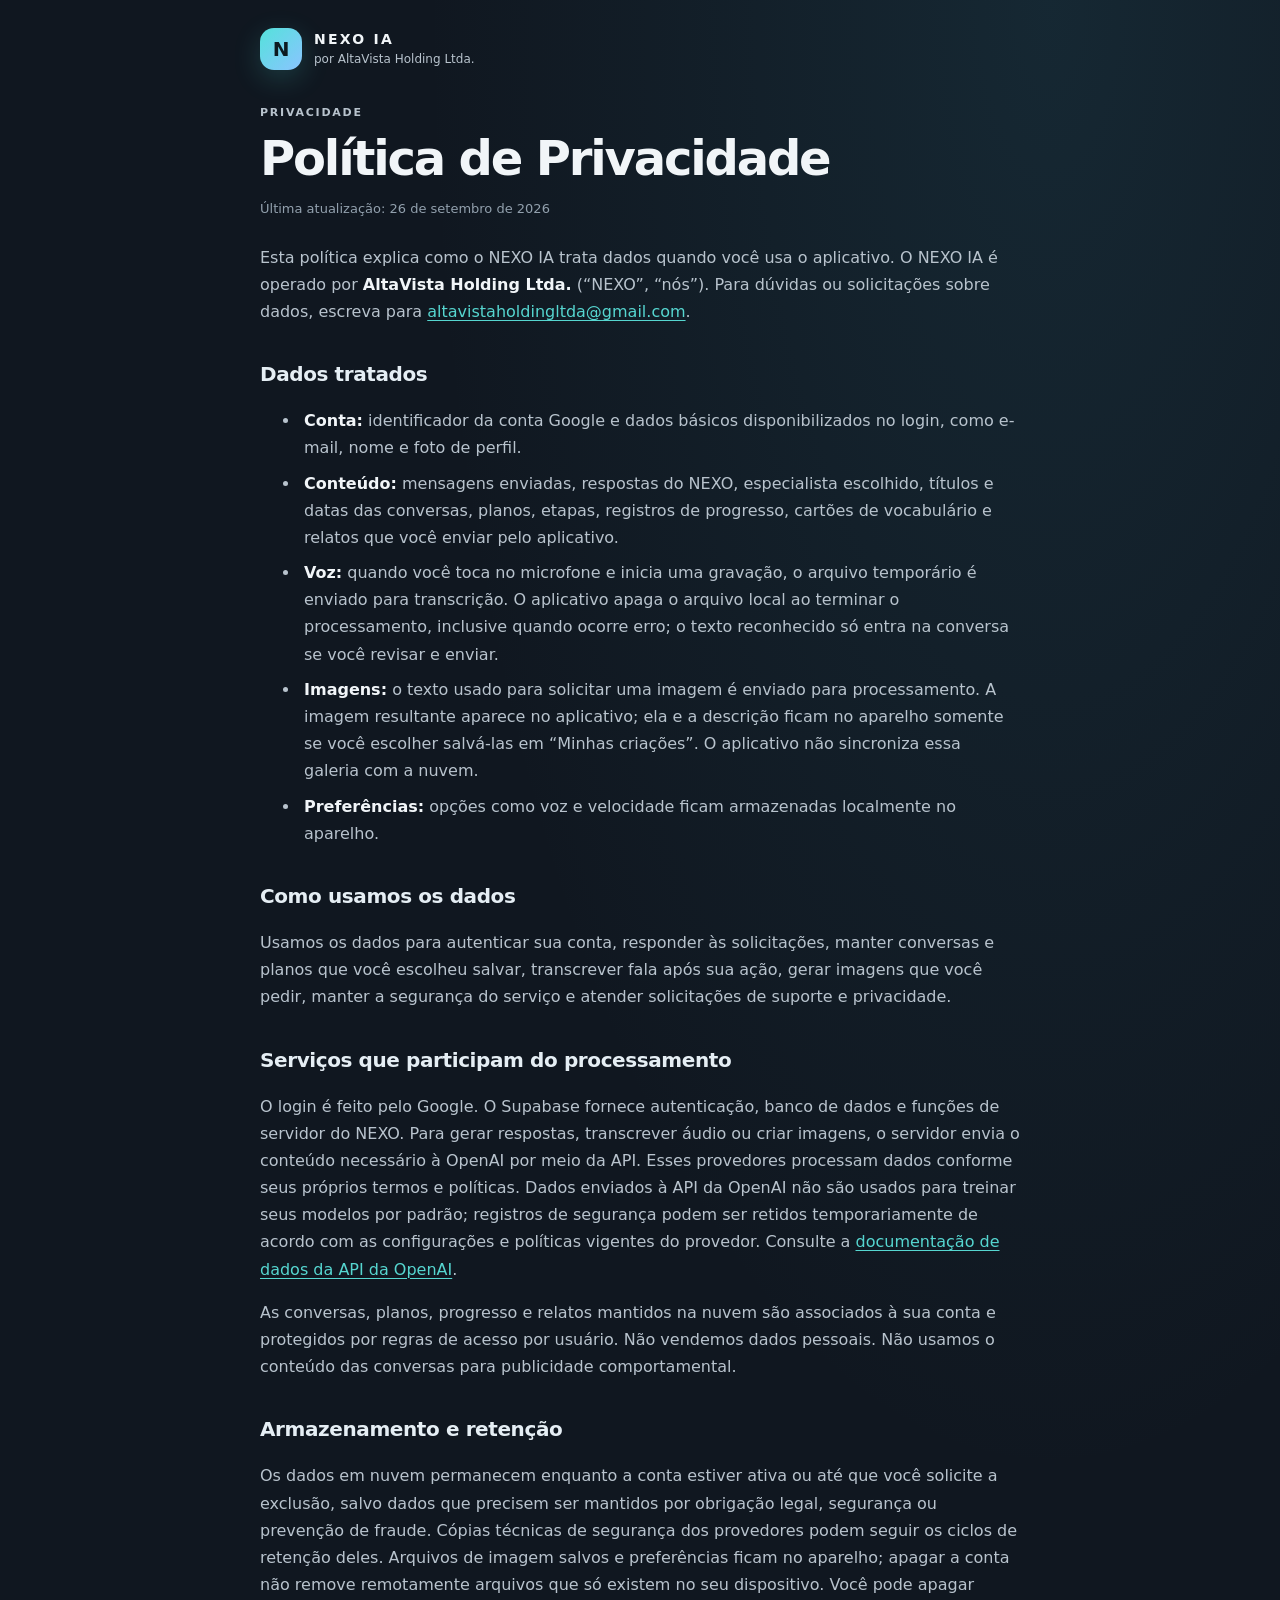
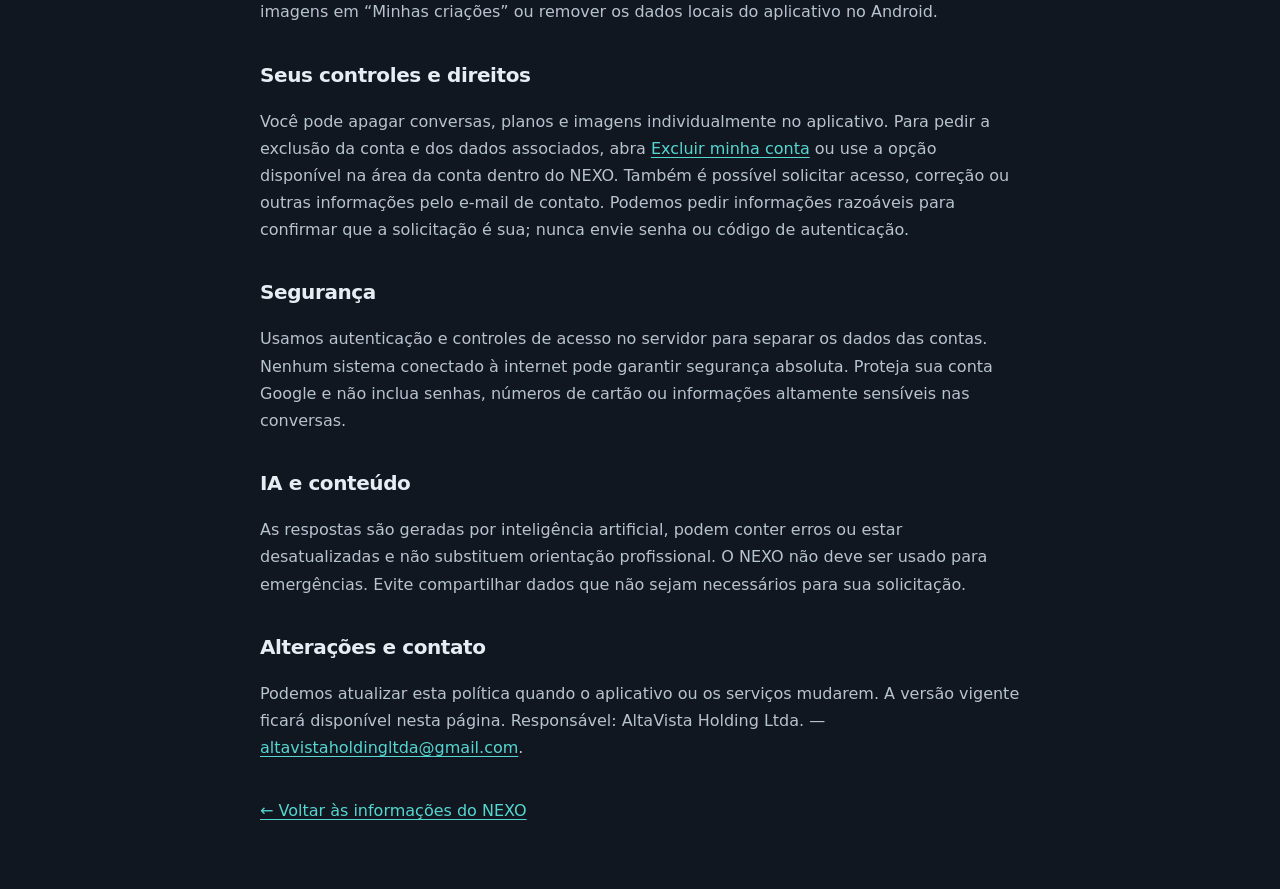
==== privacidade.html @ 7375f644 "Publish NEXO legal pages" ====
<!doctype html>
<html lang="pt-BR">
<head>
  <meta charset="utf-8">
  <meta name="viewport" content="width=device-width, initial-scale=1">
  <meta name="theme-color" content="#111923">
  <title>Política de Privacidade | NEXO IA</title>
  <link rel="stylesheet" href="styles.css">
</head>
<body>
  <main class="shell document">
    <header class="brand"><a class="mark" href="index.html" aria-label="Início do NEXO IA">N</a><div><strong>NEXO IA</strong><small>por AltaVista Holding Ltda.</small></div></header>
    <p class="eyebrow">PRIVACIDADE</p>
    <h1>Política de Privacidade</h1>
    <p class="updated">Última atualização: 26 de setembro de 2026</p>
    <p>Esta política explica como o NEXO IA trata dados quando você usa o aplicativo. O NEXO IA é operado por <strong>AltaVista Holding Ltda.</strong> (“NEXO”, “nós”). Para dúvidas ou solicitações sobre dados, escreva para <a href="mailto:altavistaholdingltda@gmail.com">altavistaholdingltda@gmail.com</a>.</p>

    <h2>Dados tratados</h2>
    <ul>
      <li><strong>Conta:</strong> identificador da conta Google e dados básicos disponibilizados no login, como e-mail, nome e foto de perfil.</li>
      <li><strong>Conteúdo:</strong> mensagens enviadas, respostas do NEXO, especialista escolhido, títulos e datas das conversas, planos, etapas, registros de progresso, cartões de vocabulário e relatos que você enviar pelo aplicativo.</li>
      <li><strong>Voz:</strong> quando você toca no microfone e inicia uma gravação, o arquivo temporário é enviado para transcrição. O aplicativo apaga o arquivo local ao terminar o processamento, inclusive quando ocorre erro; o texto reconhecido só entra na conversa se você revisar e enviar.</li>
      <li><strong>Imagens:</strong> o texto usado para solicitar uma imagem é enviado para processamento. A imagem resultante aparece no aplicativo; ela e a descrição ficam no aparelho somente se você escolher salvá-las em “Minhas criações”. O aplicativo não sincroniza essa galeria com a nuvem.</li>
      <li><strong>Preferências:</strong> opções como voz e velocidade ficam armazenadas localmente no aparelho.</li>
    </ul>

    <h2>Como usamos os dados</h2>
    <p>Usamos os dados para autenticar sua conta, responder às solicitações, manter conversas e planos que você escolheu salvar, transcrever fala após sua ação, gerar imagens que você pedir, manter a segurança do serviço e atender solicitações de suporte e privacidade.</p>

    <h2>Serviços que participam do processamento</h2>
    <p>O login é feito pelo Google. O Supabase fornece autenticação, banco de dados e funções de servidor do NEXO. Para gerar respostas, transcrever áudio ou criar imagens, o servidor envia o conteúdo necessário à OpenAI por meio da API. Esses provedores processam dados conforme seus próprios termos e políticas. Dados enviados à API da OpenAI não são usados para treinar seus modelos por padrão; registros de segurança podem ser retidos temporariamente de acordo com as configurações e políticas vigentes do provedor. Consulte a <a href="https://platform.openai.com/docs/guides/your-data">documentação de dados da API da OpenAI</a>.</p>
    <p>As conversas, planos, progresso e relatos mantidos na nuvem são associados à sua conta e protegidos por regras de acesso por usuário. Não vendemos dados pessoais. Não usamos o conteúdo das conversas para publicidade comportamental.</p>

    <h2>Armazenamento e retenção</h2>
    <p>Os dados em nuvem permanecem enquanto a conta estiver ativa ou até que você solicite a exclusão, salvo dados que precisem ser mantidos por obrigação legal, segurança ou prevenção de fraude. Cópias técnicas de segurança dos provedores podem seguir os ciclos de retenção deles. Arquivos de imagem salvos e preferências ficam no aparelho; apagar a conta não remove remotamente arquivos que só existem no seu dispositivo. Você pode apagar imagens em “Minhas criações” ou remover os dados locais do aplicativo no Android.</p>

    <h2>Seus controles e direitos</h2>
    <p>Você pode apagar conversas, planos e imagens individualmente no aplicativo. Para pedir a exclusão da conta e dos dados associados, abra <a href="exclusao-conta.html">Excluir minha conta</a> ou use a opção disponível na área da conta dentro do NEXO. Também é possível solicitar acesso, correção ou outras informações pelo e-mail de contato. Podemos pedir informações razoáveis para confirmar que a solicitação é sua; nunca envie senha ou código de autenticação.</p>

    <h2>Segurança</h2>
    <p>Usamos autenticação e controles de acesso no servidor para separar os dados das contas. Nenhum sistema conectado à internet pode garantir segurança absoluta. Proteja sua conta Google e não inclua senhas, números de cartão ou informações altamente sensíveis nas conversas.</p>

    <h2>IA e conteúdo</h2>
    <p>As respostas são geradas por inteligência artificial, podem conter erros ou estar desatualizadas e não substituem orientação profissional. O NEXO não deve ser usado para emergências. Evite compartilhar dados que não sejam necessários para sua solicitação.</p>

    <h2>Alterações e contato</h2>
    <p>Podemos atualizar esta política quando o aplicativo ou os serviços mudarem. A versão vigente ficará disponível nesta página. Responsável: AltaVista Holding Ltda. — <a href="mailto:altavistaholdingltda@gmail.com">altavistaholdingltda@gmail.com</a>.</p>
    <p class="back"><a href="index.html">← Voltar às informações do NEXO</a></p>
  </main>
</body>
</html>
---- styles.css ----
:root {
  color-scheme: dark;
  --bg: #101720;
  --surface: #182330;
  --line: rgba(255, 255, 255, .09);
  --text: #f1f5f8;
  --muted: #b8c3cd;
  --cyan: #56d6d0;
  --blue: #75b9ff;
  --violet: #c7a3ff;
  --coral: #ff9b91;
}
* { box-sizing: border-box; }
html { background: var(--bg); scroll-behavior: smooth; }
body {
  margin: 0;
  background: radial-gradient(ellipse at 82% 0%, rgba(51, 128, 150, .16), transparent 42%), var(--bg);
  color: var(--text);
  font: 16px/1.7 system-ui, -apple-system, BlinkMacSystemFont, "Segoe UI", sans-serif;
}
a { color: var(--cyan); text-decoration-thickness: .08em; text-underline-offset: .18em; }
a:hover { color: #a3ffed; }
.shell { width: min(100% - 32px, 820px); margin: 0 auto; padding: 28px 0 48px; }
.brand { display: flex; align-items: center; gap: 12px; margin-bottom: 48px; }
.brand > div { display: grid; line-height: 1.25; }
.brand strong { letter-spacing: .16em; font-size: 14px; }
.brand small { color: var(--muted); margin-top: 4px; font-size: 12px; }
.mark { width: 42px; height: 42px; border-radius: 14px; display: grid; place-items: center; color: #0d1a20; background: linear-gradient(135deg, #54e2db, #8ac4ff); font-weight: 900; text-decoration: none; font-size: 20px; box-shadow: 0 8px 28px rgba(73, 213, 207, .2); }
.hero { padding: 8px 0 28px; }
.eyebrow { margin: 0 0 10px; color: var(--cyan); font-size: 11px; font-weight: 800; letter-spacing: .16em; }
h1 { margin: 0; max-width: 740px; font-size: clamp(32px, 7vw, 52px); line-height: 1.08; letter-spacing: -.045em; }
.hero > p:last-child { max-width: 620px; color: var(--muted); font-size: 17px; margin-top: 18px; }
.cards { display: grid; gap: 12px; margin-top: 22px; }
.card { display: grid; grid-template-columns: 46px 1fr auto; align-items: center; gap: 15px; padding: 17px; min-height: 92px; color: var(--text); text-decoration: none; background: linear-gradient(120deg, rgba(28, 43, 57, .95), rgba(23, 34, 47, .92)); border: 1px solid var(--line); border-radius: 20px; transition: transform .18s ease, border-color .18s ease, background .18s ease; }
.card:hover { color: var(--text); transform: translateY(-2px); border-color: rgba(86, 214, 208, .46); background: #1d2b39; }
.card > span:nth-child(2) { display: grid; gap: 3px; }
.card strong { font-size: 16px; }
.card small { color: var(--muted); font-size: 13px; line-height: 1.45; }
.icon { width: 44px; height: 44px; border-radius: 15px; display: grid; place-items: center; color: var(--cyan); background: rgba(86, 214, 208, .12); font-size: 23px; font-weight: 800; }
.icon.violet { color: var(--violet); background: rgba(199, 163, 255, .13); }
.icon.coral { color: var(--coral); background: rgba(255, 155, 145, .12); }
.arrow { color: var(--muted); font-size: 18px; }
footer { margin-top: 36px; color: #8e9ba8; font-size: 13px; }
.document { max-width: 760px; }
.document .brand { margin-bottom: 34px; }
.document h1 { font-size: clamp(34px, 7vw, 48px); }
.document h2 { margin: 32px 0 8px; color: #e5eef4; font-size: 20px; letter-spacing: -.02em; }
.document p, .document li { color: var(--muted); }
.document li { margin: 8px 0; padding-left: 4px; }
.document strong { color: var(--text); }
.updated { margin: 13px 0 24px; color: #92a0ad !important; font-size: 13px; }
.primary-button { display: inline-flex; align-items: center; justify-content: center; margin: 14px 0 6px; min-height: 52px; padding: 12px 19px; border-radius: 15px; background: linear-gradient(110deg, #4edbd2, #79bcff); color: #0d1a20; font-weight: 800; text-decoration: none; box-shadow: 0 10px 30px rgba(71, 200, 203, .18); }
.primary-button:hover { color: #0d1a20; filter: brightness(1.08); }
.back { margin-top: 36px; }
@media (max-width: 520px) {
  .shell { width: min(100% - 26px, 820px); padding-top: 21px; }
  .brand { margin-bottom: 36px; }
  .card { grid-template-columns: 42px 1fr auto; gap: 12px; padding: 14px; border-radius: 17px; }
  .icon { width: 42px; height: 42px; }
  .document h2 { margin-top: 26px; }
}
@media (prefers-reduced-motion: reduce) {
  *, *::before, *::after { scroll-behavior: auto !important; transition-duration: .01ms !important; }
}
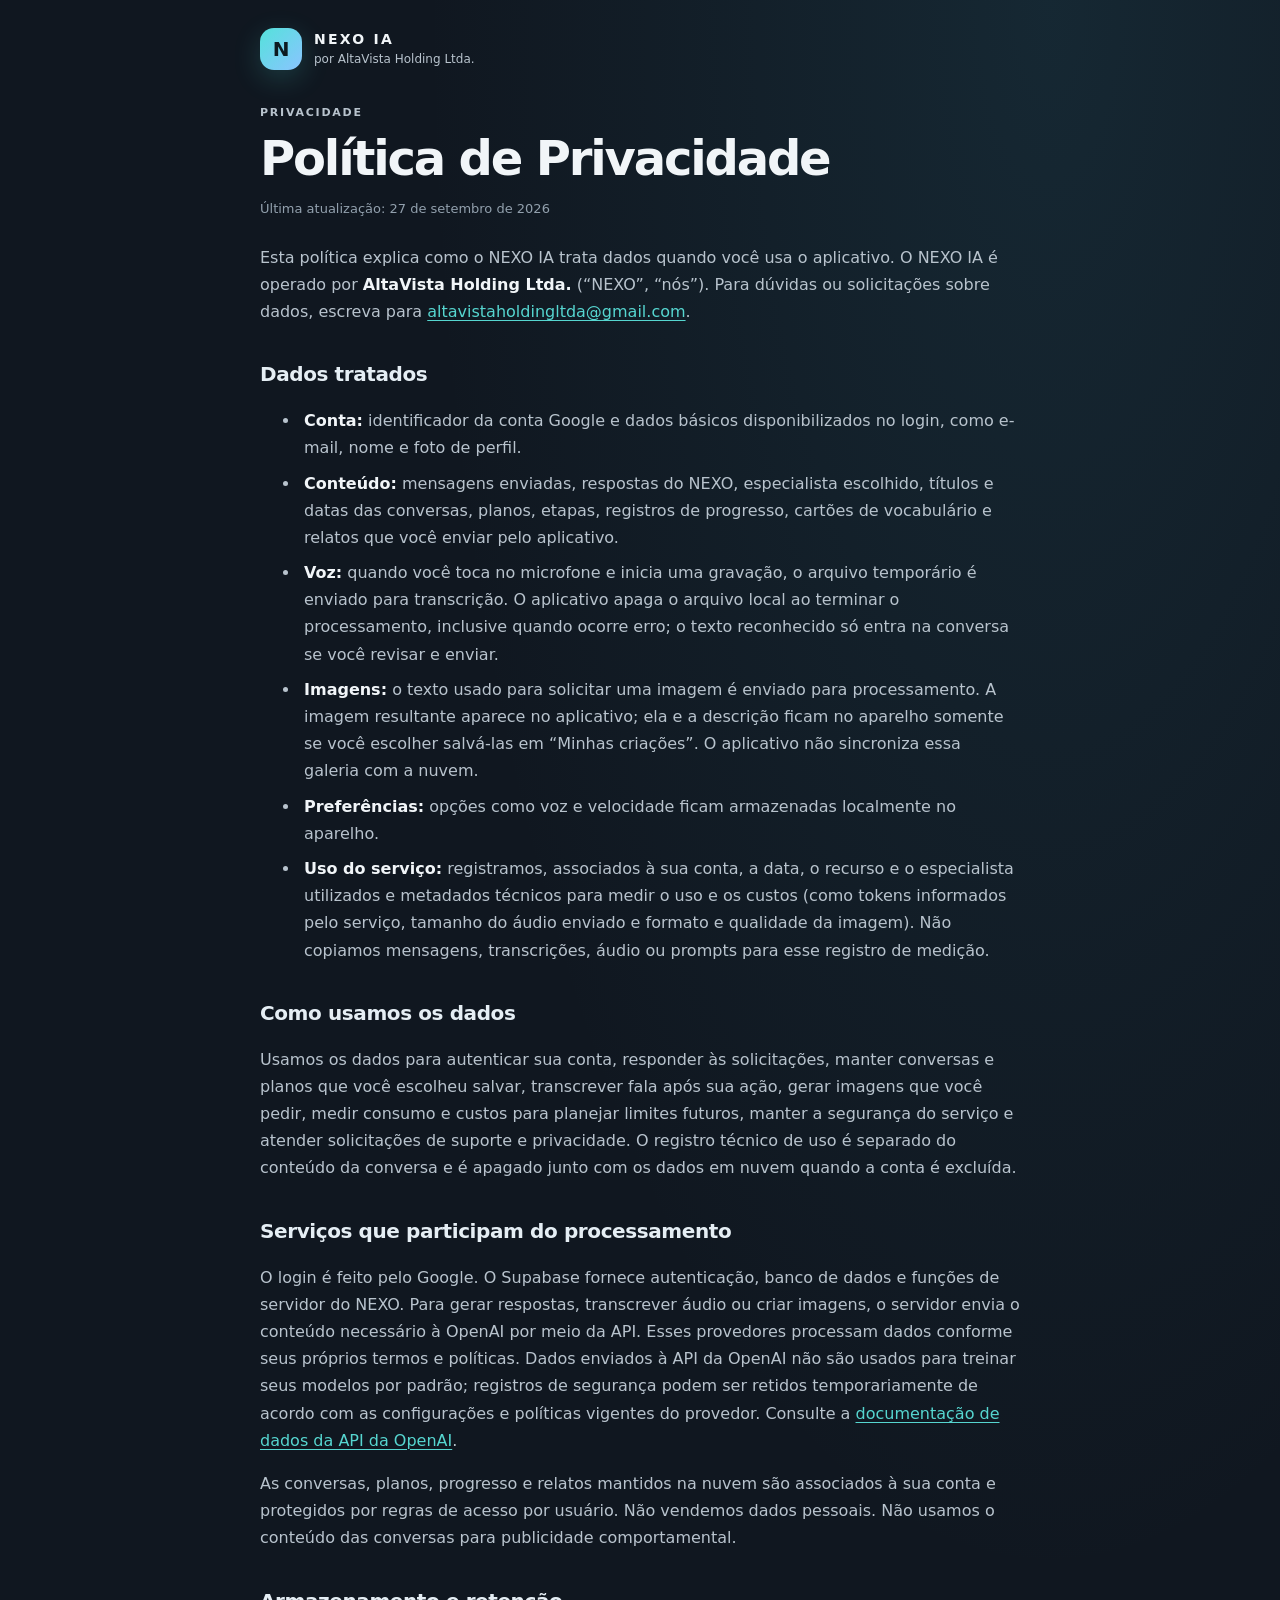
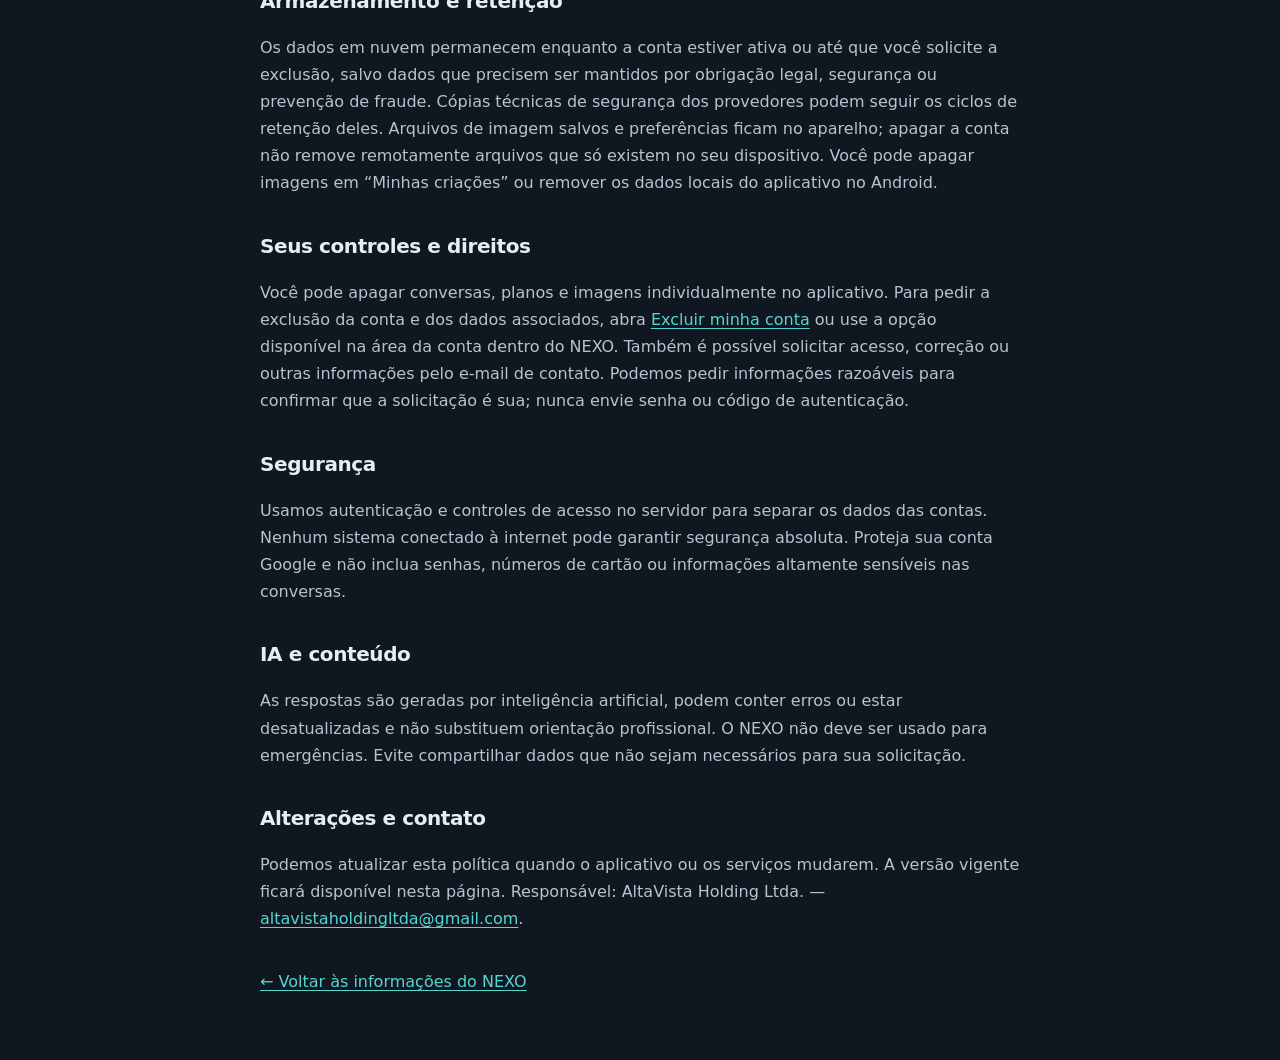
==== commit ac6cd07f: "Disclose account usage metering" ====
--- a/privacidade.html
+++ b/privacidade.html
@@ -12,7 +12,7 @@
     <header class="brand"><a class="mark" href="index.html" aria-label="Início do NEXO IA">N</a><div><strong>NEXO IA</strong><small>por AltaVista Holding Ltda.</small></div></header>
     <p class="eyebrow">PRIVACIDADE</p>
     <h1>Política de Privacidade</h1>
-    <p class="updated">Última atualização: 26 de setembro de 2026</p>
+    <p class="updated">Última atualização: 27 de setembro de 2026</p>
     <p>Esta política explica como o NEXO IA trata dados quando você usa o aplicativo. O NEXO IA é operado por <strong>AltaVista Holding Ltda.</strong> (“NEXO”, “nós”). Para dúvidas ou solicitações sobre dados, escreva para <a href="mailto:altavistaholdingltda@gmail.com">altavistaholdingltda@gmail.com</a>.</p>
 
     <h2>Dados tratados</h2>
@@ -22,10 +22,11 @@
       <li><strong>Voz:</strong> quando você toca no microfone e inicia uma gravação, o arquivo temporário é enviado para transcrição. O aplicativo apaga o arquivo local ao terminar o processamento, inclusive quando ocorre erro; o texto reconhecido só entra na conversa se você revisar e enviar.</li>
       <li><strong>Imagens:</strong> o texto usado para solicitar uma imagem é enviado para processamento. A imagem resultante aparece no aplicativo; ela e a descrição ficam no aparelho somente se você escolher salvá-las em “Minhas criações”. O aplicativo não sincroniza essa galeria com a nuvem.</li>
       <li><strong>Preferências:</strong> opções como voz e velocidade ficam armazenadas localmente no aparelho.</li>
+      <li><strong>Uso do serviço:</strong> registramos, associados à sua conta, a data, o recurso e o especialista utilizados e metadados técnicos para medir o uso e os custos (como tokens informados pelo serviço, tamanho do áudio enviado e formato e qualidade da imagem). Não copiamos mensagens, transcrições, áudio ou prompts para esse registro de medição.</li>
     </ul>
 
     <h2>Como usamos os dados</h2>
-    <p>Usamos os dados para autenticar sua conta, responder às solicitações, manter conversas e planos que você escolheu salvar, transcrever fala após sua ação, gerar imagens que você pedir, manter a segurança do serviço e atender solicitações de suporte e privacidade.</p>
+    <p>Usamos os dados para autenticar sua conta, responder às solicitações, manter conversas e planos que você escolheu salvar, transcrever fala após sua ação, gerar imagens que você pedir, medir consumo e custos para planejar limites futuros, manter a segurança do serviço e atender solicitações de suporte e privacidade. O registro técnico de uso é separado do conteúdo da conversa e é apagado junto com os dados em nuvem quando a conta é excluída.</p>
 
     <h2>Serviços que participam do processamento</h2>
     <p>O login é feito pelo Google. O Supabase fornece autenticação, banco de dados e funções de servidor do NEXO. Para gerar respostas, transcrever áudio ou criar imagens, o servidor envia o conteúdo necessário à OpenAI por meio da API. Esses provedores processam dados conforme seus próprios termos e políticas. Dados enviados à API da OpenAI não são usados para treinar seus modelos por padrão; registros de segurança podem ser retidos temporariamente de acordo com as configurações e políticas vigentes do provedor. Consulte a <a href="https://platform.openai.com/docs/guides/your-data">documentação de dados da API da OpenAI</a>.</p>
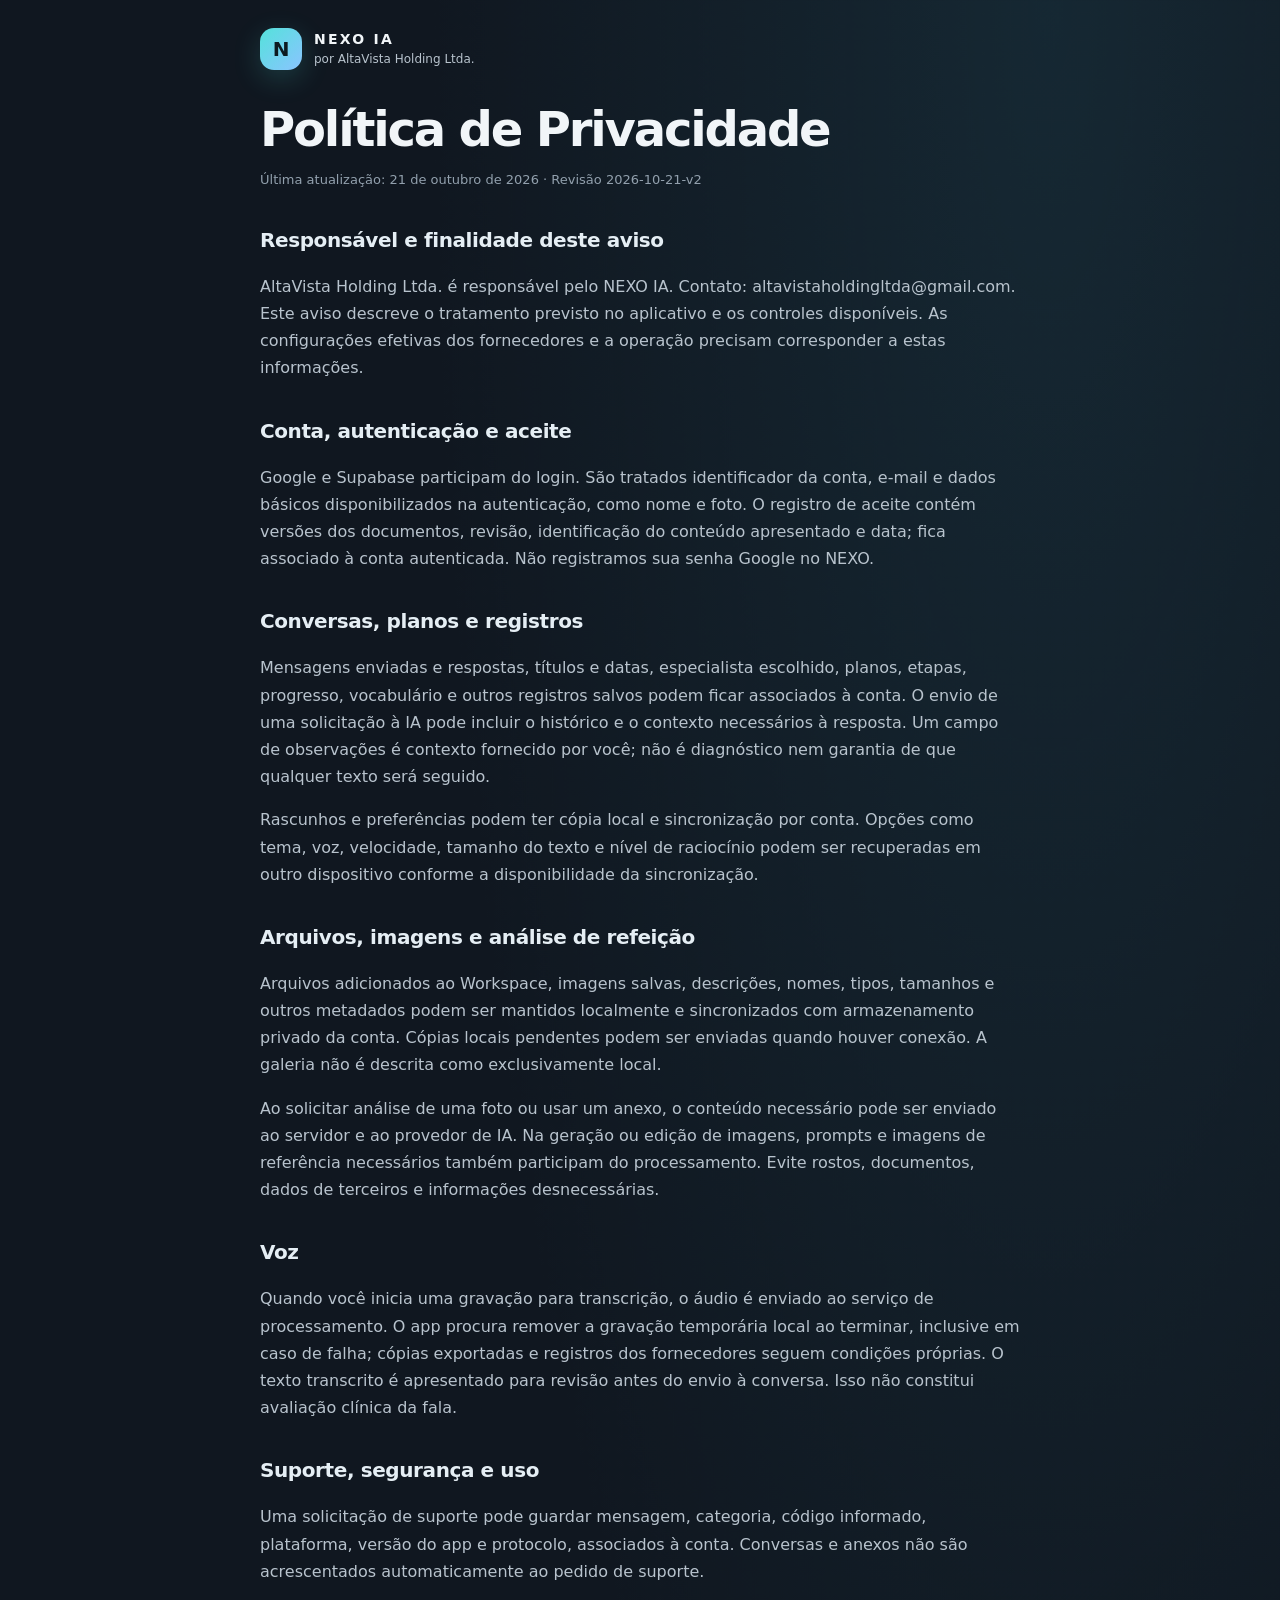
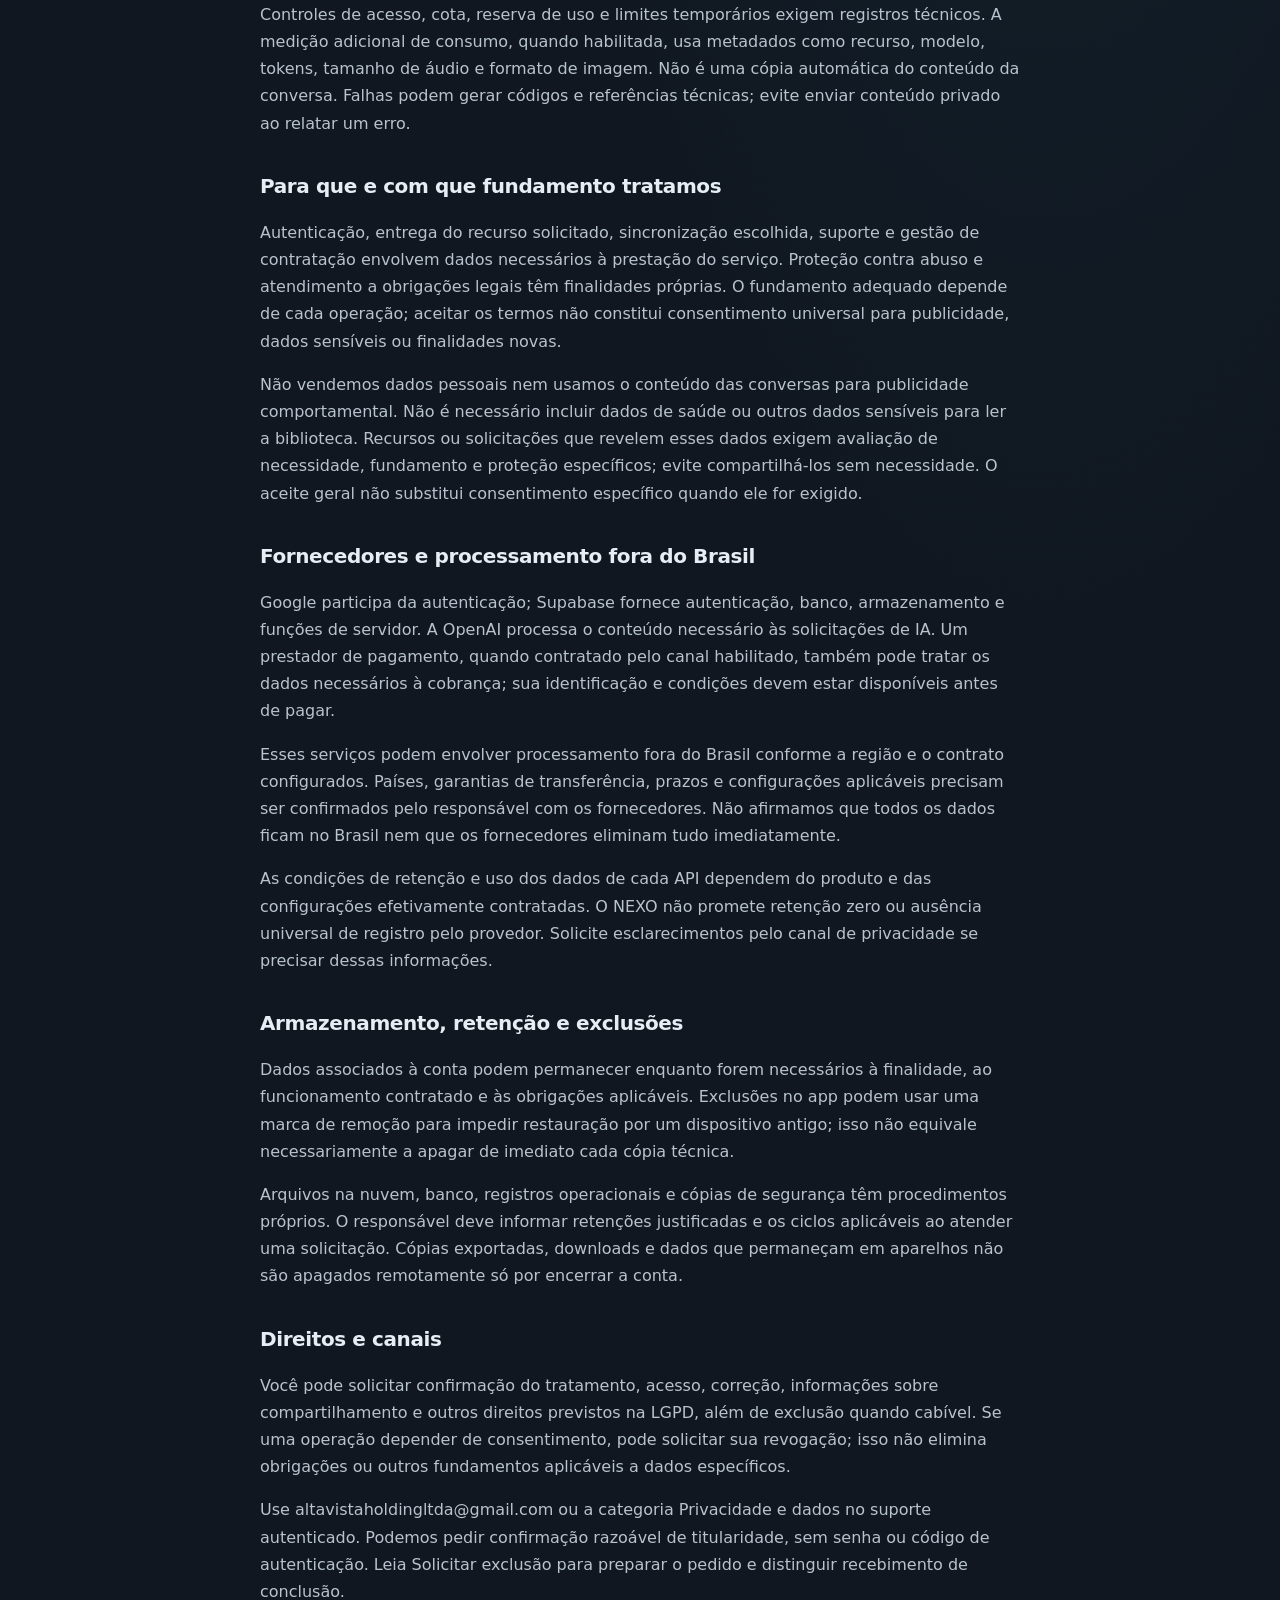
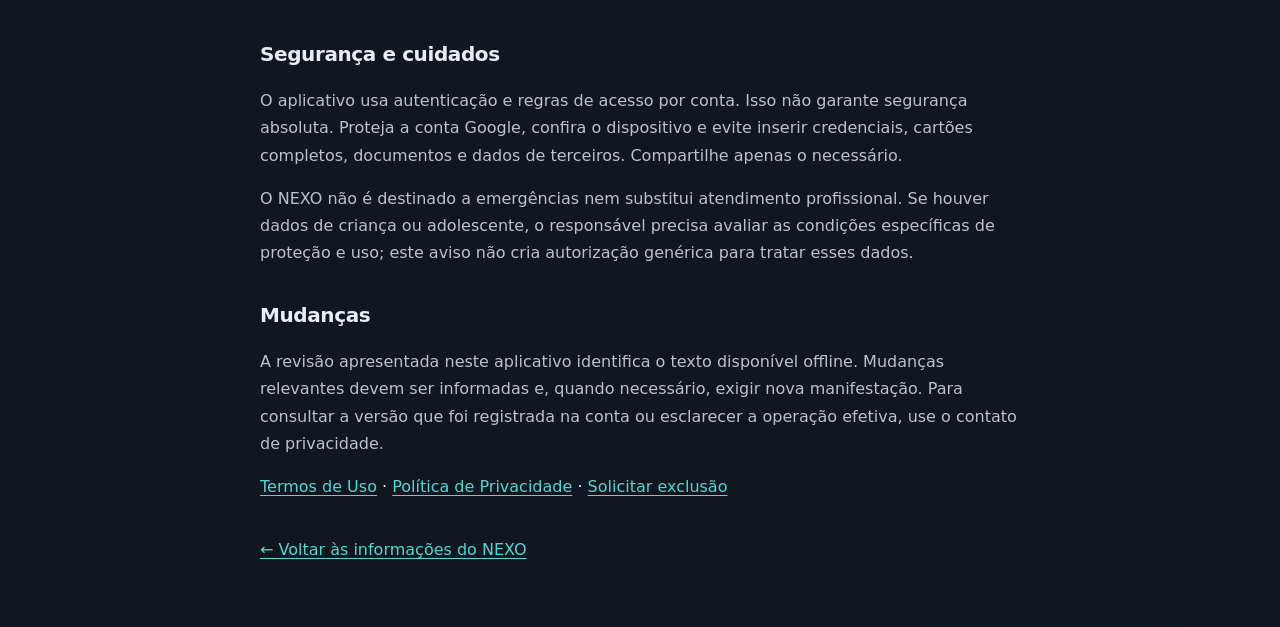
==== commit 7788dd99: "Align legal notices with authenticated consent, synced data and PWA billing" ====
--- a/privacidade.html
+++ b/privacidade.html
@@ -1,52 +1,33 @@
 <!doctype html>
 <html lang="pt-BR">
-<head>
-  <meta charset="utf-8">
-  <meta name="viewport" content="width=device-width, initial-scale=1">
-  <meta name="theme-color" content="#111923">
-  <title>Política de Privacidade | NEXO IA</title>
-  <link rel="stylesheet" href="styles.css">
-</head>
-<body>
-  <main class="shell document">
-    <header class="brand"><a class="mark" href="index.html" aria-label="Início do NEXO IA">N</a><div><strong>NEXO IA</strong><small>por AltaVista Holding Ltda.</small></div></header>
-    <p class="eyebrow">PRIVACIDADE</p>
-    <h1>Política de Privacidade</h1>
-    <p class="updated">Última atualização: 27 de setembro de 2026</p>
-    <p>Esta política explica como o NEXO IA trata dados quando você usa o aplicativo. O NEXO IA é operado por <strong>AltaVista Holding Ltda.</strong> (“NEXO”, “nós”). Para dúvidas ou solicitações sobre dados, escreva para <a href="mailto:altavistaholdingltda@gmail.com">altavistaholdingltda@gmail.com</a>.</p>
+<head><meta charset="utf-8"><meta name="viewport" content="width=device-width, initial-scale=1">
+<meta name="theme-color" content="#111923"><title>Política de Privacidade | NEXO IA</title>
+<link rel="stylesheet" href="styles.css"></head>
+<body><main class="shell document">
+<header class="brand"><a class="mark" href="index.html" aria-label="Início do NEXO IA">N</a><div><strong>NEXO IA</strong><small>por AltaVista Holding Ltda.</small></div></header>
+<h1>Política de Privacidade</h1><p class="updated">Última atualização: 21 de outubro de 2026 · Revisão 2026-10-21-v2</p>
+<section><h2>Responsável e finalidade deste aviso</h2><p>AltaVista Holding Ltda. é responsável pelo NEXO IA. Contato: altavistaholdingltda@gmail.com. Este aviso descreve o tratamento previsto no aplicativo e os controles disponíveis. As configurações efetivas dos fornecedores e a operação precisam corresponder a estas informações.</p></section>
+<section><h2>Conta, autenticação e aceite</h2><p>Google e Supabase participam do login. São tratados identificador da conta, e-mail e dados básicos disponibilizados na autenticação, como nome e foto. O registro de aceite contém versões dos documentos, revisão, identificação do conteúdo apresentado e data; fica associado à conta autenticada. Não registramos sua senha Google no NEXO.</p></section>
+<section><h2>Conversas, planos e registros</h2><p>Mensagens enviadas e respostas, títulos e datas, especialista escolhido, planos, etapas, progresso, vocabulário e outros registros salvos podem ficar associados à conta. O envio de uma solicitação à IA pode incluir o histórico e o contexto necessários à resposta. Um campo de observações é contexto fornecido por você; não é diagnóstico nem garantia de que qualquer texto será seguido.</p>
+<p>Rascunhos e preferências podem ter cópia local e sincronização por conta. Opções como tema, voz, velocidade, tamanho do texto e nível de raciocínio podem ser recuperadas em outro dispositivo conforme a disponibilidade da sincronização.</p></section>
+<section><h2>Arquivos, imagens e análise de refeição</h2><p>Arquivos adicionados ao Workspace, imagens salvas, descrições, nomes, tipos, tamanhos e outros metadados podem ser mantidos localmente e sincronizados com armazenamento privado da conta. Cópias locais pendentes podem ser enviadas quando houver conexão. A galeria não é descrita como exclusivamente local.</p>
+<p>Ao solicitar análise de uma foto ou usar um anexo, o conteúdo necessário pode ser enviado ao servidor e ao provedor de IA. Na geração ou edição de imagens, prompts e imagens de referência necessários também participam do processamento. Evite rostos, documentos, dados de terceiros e informações desnecessárias.</p></section>
+<section><h2>Voz</h2><p>Quando você inicia uma gravação para transcrição, o áudio é enviado ao serviço de processamento. O app procura remover a gravação temporária local ao terminar, inclusive em caso de falha; cópias exportadas e registros dos fornecedores seguem condições próprias. O texto transcrito é apresentado para revisão antes do envio à conversa. Isso não constitui avaliação clínica da fala.</p></section>
+<section><h2>Suporte, segurança e uso</h2><p>Uma solicitação de suporte pode guardar mensagem, categoria, código informado, plataforma, versão do app e protocolo, associados à conta. Conversas e anexos não são acrescentados automaticamente ao pedido de suporte.</p>
+<p>Controles de acesso, cota, reserva de uso e limites temporários exigem registros técnicos. A medição adicional de consumo, quando habilitada, usa metadados como recurso, modelo, tokens, tamanho de áudio e formato de imagem. Não é uma cópia automática do conteúdo da conversa. Falhas podem gerar códigos e referências técnicas; evite enviar conteúdo privado ao relatar um erro.</p></section>
+<section><h2>Para que e com que fundamento tratamos</h2><p>Autenticação, entrega do recurso solicitado, sincronização escolhida, suporte e gestão de contratação envolvem dados necessários à prestação do serviço. Proteção contra abuso e atendimento a obrigações legais têm finalidades próprias. O fundamento adequado depende de cada operação; aceitar os termos não constitui consentimento universal para publicidade, dados sensíveis ou finalidades novas.</p>
+<p>Não vendemos dados pessoais nem usamos o conteúdo das conversas para publicidade comportamental. Não é necessário incluir dados de saúde ou outros dados sensíveis para ler a biblioteca. Recursos ou solicitações que revelem esses dados exigem avaliação de necessidade, fundamento e proteção específicos; evite compartilhá-los sem necessidade. O aceite geral não substitui consentimento específico quando ele for exigido.</p></section>
+<section><h2>Fornecedores e processamento fora do Brasil</h2><p>Google participa da autenticação; Supabase fornece autenticação, banco, armazenamento e funções de servidor. A OpenAI processa o conteúdo necessário às solicitações de IA. Um prestador de pagamento, quando contratado pelo canal habilitado, também pode tratar os dados necessários à cobrança; sua identificação e condições devem estar disponíveis antes de pagar.</p>
+<p>Esses serviços podem envolver processamento fora do Brasil conforme a região e o contrato configurados. Países, garantias de transferência, prazos e configurações aplicáveis precisam ser confirmados pelo responsável com os fornecedores. Não afirmamos que todos os dados ficam no Brasil nem que os fornecedores eliminam tudo imediatamente.</p>
+<p>As condições de retenção e uso dos dados de cada API dependem do produto e das configurações efetivamente contratadas. O NEXO não promete retenção zero ou ausência universal de registro pelo provedor. Solicite esclarecimentos pelo canal de privacidade se precisar dessas informações.</p></section>
+<section><h2>Armazenamento, retenção e exclusões</h2><p>Dados associados à conta podem permanecer enquanto forem necessários à finalidade, ao funcionamento contratado e às obrigações aplicáveis. Exclusões no app podem usar uma marca de remoção para impedir restauração por um dispositivo antigo; isso não equivale necessariamente a apagar de imediato cada cópia técnica.</p>
+<p>Arquivos na nuvem, banco, registros operacionais e cópias de segurança têm procedimentos próprios. O responsável deve informar retenções justificadas e os ciclos aplicáveis ao atender uma solicitação. Cópias exportadas, downloads e dados que permaneçam em aparelhos não são apagados remotamente só por encerrar a conta.</p></section>
+<section><h2>Direitos e canais</h2><p>Você pode solicitar confirmação do tratamento, acesso, correção, informações sobre compartilhamento e outros direitos previstos na LGPD, além de exclusão quando cabível. Se uma operação depender de consentimento, pode solicitar sua revogação; isso não elimina obrigações ou outros fundamentos aplicáveis a dados específicos.</p>
+<p>Use altavistaholdingltda@gmail.com ou a categoria Privacidade e dados no suporte autenticado. Podemos pedir confirmação razoável de titularidade, sem senha ou código de autenticação. Leia Solicitar exclusão para preparar o pedido e distinguir recebimento de conclusão.</p></section>
+<section><h2>Segurança e cuidados</h2><p>O aplicativo usa autenticação e regras de acesso por conta. Isso não garante segurança absoluta. Proteja a conta Google, confira o dispositivo e evite inserir credenciais, cartões completos, documentos e dados de terceiros. Compartilhe apenas o necessário.</p>
+<p>O NEXO não é destinado a emergências nem substitui atendimento profissional. Se houver dados de criança ou adolescente, o responsável precisa avaliar as condições específicas de proteção e uso; este aviso não cria autorização genérica para tratar esses dados.</p></section>
+<section><h2>Mudanças</h2><p>A revisão apresentada neste aplicativo identifica o texto disponível offline. Mudanças relevantes devem ser informadas e, quando necessário, exigir nova manifestação. Para consultar a versão que foi registrada na conta ou esclarecer a operação efetiva, use o contato de privacidade.</p></section>
 
-    <h2>Dados tratados</h2>
-    <ul>
-      <li><strong>Conta:</strong> identificador da conta Google e dados básicos disponibilizados no login, como e-mail, nome e foto de perfil.</li>
-      <li><strong>Conteúdo:</strong> mensagens enviadas, respostas do NEXO, especialista escolhido, títulos e datas das conversas, planos, etapas, registros de progresso, cartões de vocabulário e relatos que você enviar pelo aplicativo.</li>
-      <li><strong>Voz:</strong> quando você toca no microfone e inicia uma gravação, o arquivo temporário é enviado para transcrição. O aplicativo apaga o arquivo local ao terminar o processamento, inclusive quando ocorre erro; o texto reconhecido só entra na conversa se você revisar e enviar.</li>
-      <li><strong>Imagens:</strong> o texto usado para solicitar uma imagem é enviado para processamento. A imagem resultante aparece no aplicativo; ela e a descrição ficam no aparelho somente se você escolher salvá-las em “Minhas criações”. O aplicativo não sincroniza essa galeria com a nuvem.</li>
-      <li><strong>Preferências:</strong> opções como voz e velocidade ficam armazenadas localmente no aparelho.</li>
-      <li><strong>Uso do serviço:</strong> registramos, associados à sua conta, a data, o recurso e o especialista utilizados e metadados técnicos para medir o uso e os custos (como tokens informados pelo serviço, tamanho do áudio enviado e formato e qualidade da imagem). Não copiamos mensagens, transcrições, áudio ou prompts para esse registro de medição.</li>
-    </ul>
-
-    <h2>Como usamos os dados</h2>
-    <p>Usamos os dados para autenticar sua conta, responder às solicitações, manter conversas e planos que você escolheu salvar, transcrever fala após sua ação, gerar imagens que você pedir, medir consumo e custos para planejar limites futuros, manter a segurança do serviço e atender solicitações de suporte e privacidade. O registro técnico de uso é separado do conteúdo da conversa e é apagado junto com os dados em nuvem quando a conta é excluída.</p>
-
-    <h2>Serviços que participam do processamento</h2>
-    <p>O login é feito pelo Google. O Supabase fornece autenticação, banco de dados e funções de servidor do NEXO. Para gerar respostas, transcrever áudio ou criar imagens, o servidor envia o conteúdo necessário à OpenAI por meio da API. Esses provedores processam dados conforme seus próprios termos e políticas. Dados enviados à API da OpenAI não são usados para treinar seus modelos por padrão; registros de segurança podem ser retidos temporariamente de acordo com as configurações e políticas vigentes do provedor. Consulte a <a href="https://platform.openai.com/docs/guides/your-data">documentação de dados da API da OpenAI</a>.</p>
-    <p>As conversas, planos, progresso e relatos mantidos na nuvem são associados à sua conta e protegidos por regras de acesso por usuário. Não vendemos dados pessoais. Não usamos o conteúdo das conversas para publicidade comportamental.</p>
-
-    <h2>Armazenamento e retenção</h2>
-    <p>Os dados em nuvem permanecem enquanto a conta estiver ativa ou até que você solicite a exclusão, salvo dados que precisem ser mantidos por obrigação legal, segurança ou prevenção de fraude. Cópias técnicas de segurança dos provedores podem seguir os ciclos de retenção deles. Arquivos de imagem salvos e preferências ficam no aparelho; apagar a conta não remove remotamente arquivos que só existem no seu dispositivo. Você pode apagar imagens em “Minhas criações” ou remover os dados locais do aplicativo no Android.</p>
-
-    <h2>Seus controles e direitos</h2>
-    <p>Você pode apagar conversas, planos e imagens individualmente no aplicativo. Para pedir a exclusão da conta e dos dados associados, abra <a href="exclusao-conta.html">Excluir minha conta</a> ou use a opção disponível na área da conta dentro do NEXO. Também é possível solicitar acesso, correção ou outras informações pelo e-mail de contato. Podemos pedir informações razoáveis para confirmar que a solicitação é sua; nunca envie senha ou código de autenticação.</p>
-
-    <h2>Segurança</h2>
-    <p>Usamos autenticação e controles de acesso no servidor para separar os dados das contas. Nenhum sistema conectado à internet pode garantir segurança absoluta. Proteja sua conta Google e não inclua senhas, números de cartão ou informações altamente sensíveis nas conversas.</p>
-
-    <h2>IA e conteúdo</h2>
-    <p>As respostas são geradas por inteligência artificial, podem conter erros ou estar desatualizadas e não substituem orientação profissional. O NEXO não deve ser usado para emergências. Evite compartilhar dados que não sejam necessários para sua solicitação.</p>
-
-    <h2>Alterações e contato</h2>
-    <p>Podemos atualizar esta política quando o aplicativo ou os serviços mudarem. A versão vigente ficará disponível nesta página. Responsável: AltaVista Holding Ltda. — <a href="mailto:altavistaholdingltda@gmail.com">altavistaholdingltda@gmail.com</a>.</p>
-    <p class="back"><a href="index.html">← Voltar às informações do NEXO</a></p>
-  </main>
-</body>
-</html>
+<nav aria-label="Outros documentos"><a href="termos.html">Termos de Uso</a> · <a href="privacidade.html">Política de Privacidade</a> · <a href="exclusao-conta.html">Solicitar exclusão</a></nav>
+<p class="back"><a href="index.html">← Voltar às informações do NEXO</a></p>
+</main></body></html>
